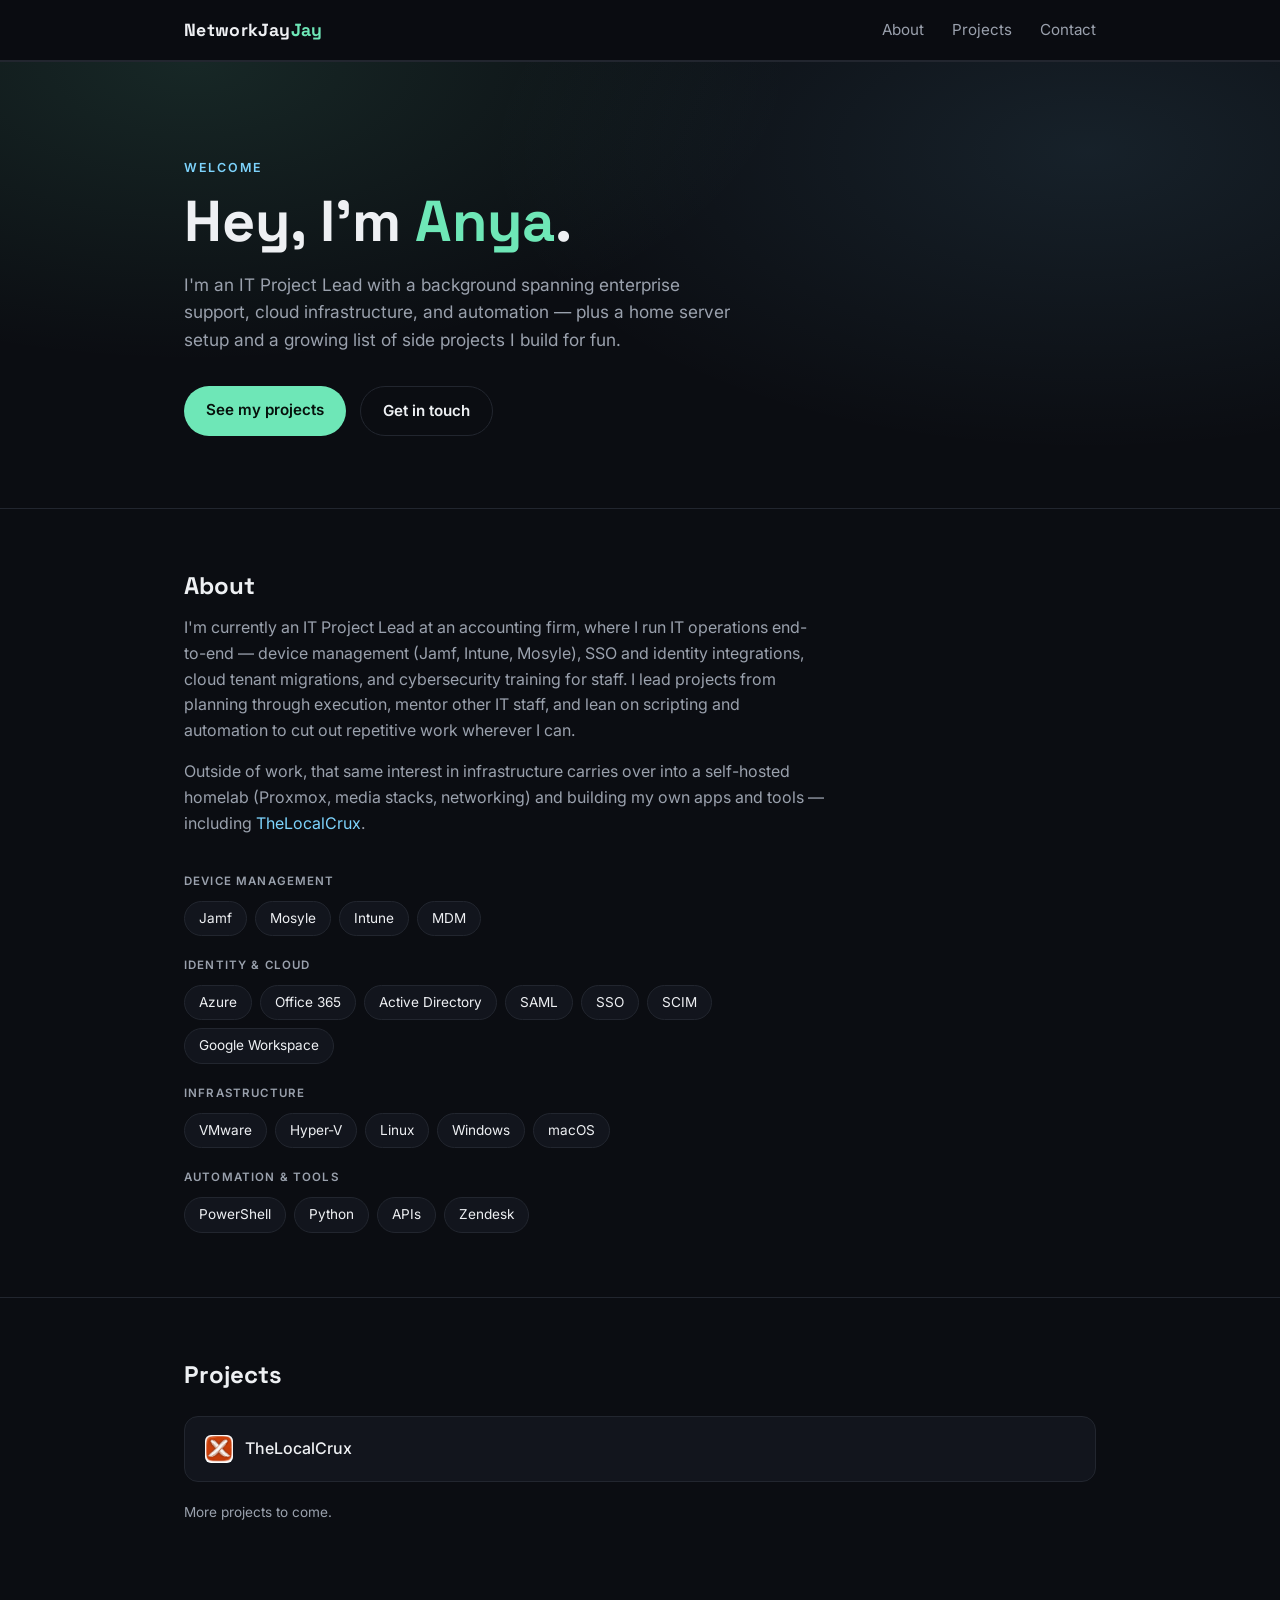
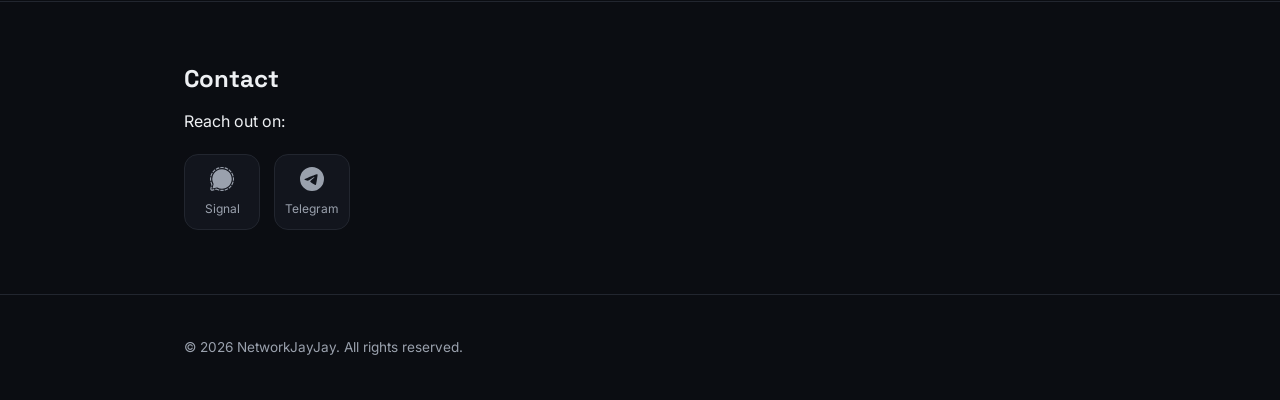
==== index.html @ 2984a000 "Ground About section in real resume background, add Skills section" ====
<!DOCTYPE html>
<html lang="en">
<head>
<meta charset="UTF-8">
<meta name="viewport" content="width=device-width, initial-scale=1.0">
<title>NetworkJayJay</title>
<meta name="description" content="Anya (NetworkJayJay) — IT consulting, home server infrastructure, and app development.">
<link rel="icon" href="data:image/svg+xml,<svg xmlns=%22http://www.w3.org/2000/svg%22 viewBox=%220 0 100 100%22><text y=%22.9em%22 font-size=%2290%22>🕹️</text></svg>">
<link rel="preconnect" href="https://fonts.googleapis.com">
<link rel="preconnect" href="https://fonts.gstatic.com" crossorigin>
<link href="https://fonts.googleapis.com/css2?family=Space+Grotesk:wght@500;700&family=Inter:wght@400;500;600&display=swap" rel="stylesheet">
<link rel="stylesheet" href="styles.css">
</head>
<body>

<header class="site-header">
  <div class="wrap">
    <a class="brand" href="#top">NetworkJay<span>Jay</span></a>
    <nav>
      <a href="#about">About</a>
      <a href="#projects">Projects</a>
      <a href="#contact">Contact</a>
    </nav>
  </div>
</header>

<main>
  <section id="top" class="hero">
    <div class="wrap hero-inner">
      <p class="eyebrow">Welcome</p>
      <h1>Hey, I'm <span class="accent">Anya</span>.</h1>
      <p class="lede">
        I'm an IT Project Lead with a background spanning enterprise support,
        cloud infrastructure, and automation — plus a home server setup and
        a growing list of side projects I build for fun.
      </p>
      <div class="cta-row">
        <a class="btn btn-primary" href="#projects">See my projects</a>
        <a class="btn btn-ghost" href="#contact">Get in touch</a>
      </div>
    </div>
  </section>

  <section id="about" class="about">
    <div class="wrap">
      <h2>About</h2>
      <p>
        I'm currently an IT Project Lead at an accounting firm, where I run IT
        operations end-to-end — device management (Jamf, Intune, Mosyle), SSO
        and identity integrations, cloud tenant migrations, and cybersecurity
        training for staff. I lead projects from planning through execution,
        mentor other IT staff, and lean on scripting and automation to cut
        out repetitive work wherever I can.
      </p>
      <p>
        Outside of work, that same interest in infrastructure carries over
        into a self-hosted homelab (Proxmox, media stacks, networking) and
        building my own apps and tools — including <a href="https://thelocalcrux.com" target="_blank" rel="noopener">TheLocalCrux</a>.
      </p>
      <div class="skills">
        <span class="skill-group-label">Device Management</span>
        <div class="skill-pills">
          <span class="pill">Jamf</span>
          <span class="pill">Mosyle</span>
          <span class="pill">Intune</span>
          <span class="pill">MDM</span>
        </div>
        <span class="skill-group-label">Identity &amp; Cloud</span>
        <div class="skill-pills">
          <span class="pill">Azure</span>
          <span class="pill">Office 365</span>
          <span class="pill">Active Directory</span>
          <span class="pill">SAML</span>
          <span class="pill">SSO</span>
          <span class="pill">SCIM</span>
          <span class="pill">Google Workspace</span>
        </div>
        <span class="skill-group-label">Infrastructure</span>
        <div class="skill-pills">
          <span class="pill">VMware</span>
          <span class="pill">Hyper-V</span>
          <span class="pill">Linux</span>
          <span class="pill">Windows</span>
          <span class="pill">macOS</span>
        </div>
        <span class="skill-group-label">Automation &amp; Tools</span>
        <div class="skill-pills">
          <span class="pill">PowerShell</span>
          <span class="pill">Python</span>
          <span class="pill">APIs</span>
          <span class="pill">Zendesk</span>
        </div>
      </div>
    </div>
  </section>

  <section id="projects" class="links">
    <div class="wrap">
      <h2>Projects</h2>
      <div class="link-grid">
        <a class="link-card" href="https://thelocalcrux.com" target="_blank" rel="noopener">
          <img class="link-icon-img" src="assets/icon-256.png" alt="TheLocalCrux">
          <span>TheLocalCrux</span>
        </a>
      </div>
      <p class="hint">More projects to come.</p>
    </div>
  </section>

  <section id="contact" class="contact">
    <div class="wrap">
      <h2>Contact</h2>
      <p>Reach out on:</p>
      <div class="contact-icons">
        <a class="icon-btn" href="https://signal.me/#eu/lhhMMSzeb91eE4BaVMQ2SwTSyWsLElkpvdYmTuHleGgZTTdAEnxI5qb1P107LpZN" target="_blank" rel="noopener">
          <svg role="img" width="24" height="24" viewBox="0 0 24 24" xmlns="http://www.w3.org/2000/svg"><title>Signal</title><path fill="#9aa1ad" d="M12 0q-.934 0-1.83.139l.17 1.111a11 11 0 0 1 3.32 0l.172-1.111A12 12 0 0 0 12 0M9.152.34A12 12 0 0 0 5.77 1.742l.584.961a10.8 10.8 0 0 1 3.066-1.27zm5.696 0-.268 1.094a10.8 10.8 0 0 1 3.066 1.27l.584-.962A12 12 0 0 0 14.848.34M12 2.25a9.75 9.75 0 0 0-8.539 14.459c.074.134.1.292.064.441l-1.013 4.338 4.338-1.013a.62.62 0 0 1 .441.064A9.7 9.7 0 0 0 12 21.75c5.385 0 9.75-4.365 9.75-9.75S17.385 2.25 12 2.25m-7.092.068a12 12 0 0 0-2.59 2.59l.909.664a11 11 0 0 1 2.345-2.345zm14.184 0-.664.909a11 11 0 0 1 2.345 2.345l.909-.664a12 12 0 0 0-2.59-2.59M1.742 5.77A12 12 0 0 0 .34 9.152l1.094.268a10.8 10.8 0 0 1 1.269-3.066zm20.516 0-.961.584a10.8 10.8 0 0 1 1.27 3.066l1.093-.268a12 12 0 0 0-1.402-3.383M.138 10.168A12 12 0 0 0 0 12q0 .934.139 1.83l1.111-.17A11 11 0 0 1 1.125 12q0-.848.125-1.66zm23.723.002-1.111.17q.125.812.125 1.66c0 .848-.042 1.12-.125 1.66l1.111.172a12.1 12.1 0 0 0 0-3.662M1.434 14.58l-1.094.268a12 12 0 0 0 .96 2.591l-.265 1.14 1.096.255.36-1.539-.188-.365a10.8 10.8 0 0 1-.87-2.35m21.133 0a10.8 10.8 0 0 1-1.27 3.067l.962.584a12 12 0 0 0 1.402-3.383zm-1.793 3.848a11 11 0 0 1-2.345 2.345l.664.909a12 12 0 0 0 2.59-2.59zm-19.959 1.1L.357 21.48a1.8 1.8 0 0 0 2.162 2.161l1.954-.455-.256-1.095-1.953.455a.675.675 0 0 1-.81-.81l.454-1.954zm16.832 1.769a10.8 10.8 0 0 1-3.066 1.27l.268 1.093a12 12 0 0 0 3.382-1.402zm-10.94.213-1.54.36.256 1.095 1.139-.266c.814.415 1.683.74 2.591.961l.268-1.094a10.8 10.8 0 0 1-2.35-.869zm3.634 1.24-.172 1.111a12.1 12.1 0 0 0 3.662 0l-.17-1.111q-.812.125-1.66.125a11 11 0 0 1-1.66-.125"/></svg>
          <span>Signal</span>
        </a>
        <a class="icon-btn" href="https://t.me/networkjayjay007" target="_blank" rel="noopener">
          <svg role="img" width="24" height="24" viewBox="0 0 24 24" xmlns="http://www.w3.org/2000/svg"><title>Telegram</title><path fill="#9aa1ad" d="M11.944 0A12 12 0 0 0 0 12a12 12 0 0 0 12 12 12 12 0 0 0 12-12A12 12 0 0 0 12 0a12 12 0 0 0-.056 0zm4.962 7.224c.1-.002.321.023.465.14a.506.506 0 0 1 .171.325c.016.093.036.306.02.472-.18 1.898-.962 6.502-1.36 8.627-.168.9-.499 1.201-.82 1.23-.696.065-1.225-.46-1.9-.902-1.056-.693-1.653-1.124-2.678-1.8-1.185-.78-.417-1.21.258-1.91.177-.184 3.247-2.977 3.307-3.23.007-.032.014-.15-.056-.212s-.174-.041-.249-.024c-.106.024-1.793 1.14-5.061 3.345-.48.33-.913.49-1.302.48-.428-.008-1.252-.241-1.865-.44-.752-.245-1.349-.374-1.297-.789.027-.216.325-.437.893-.663 3.498-1.524 5.83-2.529 6.998-3.014 3.332-1.386 4.025-1.627 4.476-1.635z"/></svg>
          <span>Telegram</span>
        </a>
      </div>
    </div>
  </section>
</main>

<footer class="site-footer">
  <div class="wrap">
    <p>&copy; <span id="year"></span> NetworkJayJay. All rights reserved.</p>
  </div>
</footer>

<script>
  document.getElementById('year').textContent = new Date().getFullYear();
</script>
</body>
</html>
---- styles.css ----
:root {
  --bg: #0b0d12;
  --bg-elev: #12151d;
  --border: #22262f;
  --text: #eef0f3;
  --text-dim: #9aa1ad;
  --accent: #6ee7b7;
  --accent-2: #7dd3fc;
  --radius: 14px;
  --font-body: 'Inter', system-ui, -apple-system, sans-serif;
  --font-head: 'Space Grotesk', system-ui, -apple-system, sans-serif;
}

* { box-sizing: border-box; }

html { scroll-behavior: smooth; }

body {
  margin: 0;
  background: var(--bg);
  color: var(--text);
  font-family: var(--font-body);
  line-height: 1.6;
}

.wrap {
  max-width: 960px;
  margin: 0 auto;
  padding: 0 24px;
}

h1, h2 {
  font-family: var(--font-head);
  line-height: 1.1;
  margin: 0 0 16px;
}

a { color: inherit; }

.site-header {
  position: sticky;
  top: 0;
  z-index: 10;
  backdrop-filter: blur(10px);
  background: rgba(11, 13, 18, 0.75);
  border-bottom: 1px solid var(--border);
}

.site-header .wrap {
  display: flex;
  align-items: center;
  justify-content: space-between;
  padding-top: 16px;
  padding-bottom: 16px;
}

.brand {
  font-family: var(--font-head);
  font-weight: 700;
  font-size: 1.1rem;
  text-decoration: none;
  letter-spacing: 0.02em;
}

.brand span { color: var(--accent); }

.site-header nav a {
  text-decoration: none;
  color: var(--text-dim);
  margin-left: 24px;
  font-size: 0.95rem;
  transition: color 0.15s ease;
}

.site-header nav a:hover { color: var(--text); }

.hero {
  padding: 96px 0 72px;
  background:
    radial-gradient(600px 300px at 15% 0%, rgba(110, 231, 183, 0.12), transparent),
    radial-gradient(600px 300px at 85% 20%, rgba(125, 211, 252, 0.10), transparent);
}

.eyebrow {
  text-transform: uppercase;
  letter-spacing: 0.14em;
  font-size: 0.78rem;
  color: var(--accent-2);
  margin: 0 0 12px;
  font-weight: 600;
}

.hero h1 {
  font-size: clamp(2.4rem, 6vw, 3.6rem);
}

.accent { color: var(--accent); }

.lede {
  max-width: 560px;
  color: var(--text-dim);
  font-size: 1.08rem;
}

.cta-row {
  display: flex;
  gap: 14px;
  margin-top: 32px;
  flex-wrap: wrap;
}

.btn {
  display: inline-block;
  padding: 12px 22px;
  border-radius: 999px;
  text-decoration: none;
  font-weight: 600;
  font-size: 0.95rem;
  transition: transform 0.15s ease, opacity 0.15s ease;
}

.btn:hover { transform: translateY(-1px); }

.btn-primary {
  background: var(--accent);
  color: #06110c;
}

.btn-ghost {
  border: 1px solid var(--border);
  color: var(--text);
}

.btn-ghost:hover { border-color: var(--text-dim); }

section {
  padding: 64px 0;
  border-top: 1px solid var(--border);
}

.about p {
  max-width: 640px;
  color: var(--text-dim);
}

.about p a {
  color: var(--accent-2);
  text-decoration: none;
}

.about p a:hover {
  text-decoration: underline;
}

.skills {
  margin-top: 36px;
  max-width: 640px;
}

.skill-group-label {
  display: block;
  text-transform: uppercase;
  letter-spacing: 0.1em;
  font-size: 0.72rem;
  font-weight: 600;
  color: var(--text-dim);
  margin: 20px 0 10px;
}

.skill-group-label:first-child {
  margin-top: 0;
}

.skill-pills {
  display: flex;
  flex-wrap: wrap;
  gap: 8px;
}

.pill {
  padding: 6px 14px;
  background: var(--bg-elev);
  border: 1px solid var(--border);
  border-radius: 999px;
  font-size: 0.85rem;
  color: var(--text);
}

.link-grid {
  display: grid;
  grid-template-columns: repeat(auto-fit, minmax(180px, 1fr));
  gap: 14px;
  margin-top: 28px;
}

.link-card {
  display: flex;
  align-items: center;
  gap: 12px;
  padding: 18px 20px;
  background: var(--bg-elev);
  border: 1px solid var(--border);
  border-radius: var(--radius);
  text-decoration: none;
  font-weight: 500;
  transition: border-color 0.15s ease, transform 0.15s ease;
}

.link-card:hover {
  border-color: var(--accent-2);
  transform: translateY(-2px);
}

.link-icon {
  font-size: 1.2rem;
}

.link-icon-img {
  width: 28px;
  height: 28px;
  border-radius: 6px;
  flex-shrink: 0;
}

.hint {
  margin-top: 20px;
  font-size: 0.85rem;
  color: var(--text-dim);
}

.contact-icons {
  display: flex;
  gap: 14px;
  margin-top: 20px;
  flex-wrap: wrap;
}

.icon-btn {
  display: flex;
  flex-direction: column;
  align-items: center;
  justify-content: center;
  gap: 8px;
  width: 76px;
  height: 76px;
  background: var(--bg-elev);
  border: 1px solid var(--border);
  border-radius: var(--radius);
  text-decoration: none;
  transition: border-color 0.15s ease, transform 0.15s ease;
}

.icon-btn svg {
  width: 24px;
  height: 24px;
  flex-shrink: 0;
}

.icon-btn span {
  font-size: 0.75rem;
  color: var(--text-dim);
}

.icon-btn:hover {
  border-color: var(--accent-2);
  transform: translateY(-2px);
}

.site-footer {
  border-top: 1px solid var(--border);
  padding: 28px 0;
  color: var(--text-dim);
  font-size: 0.85rem;
}
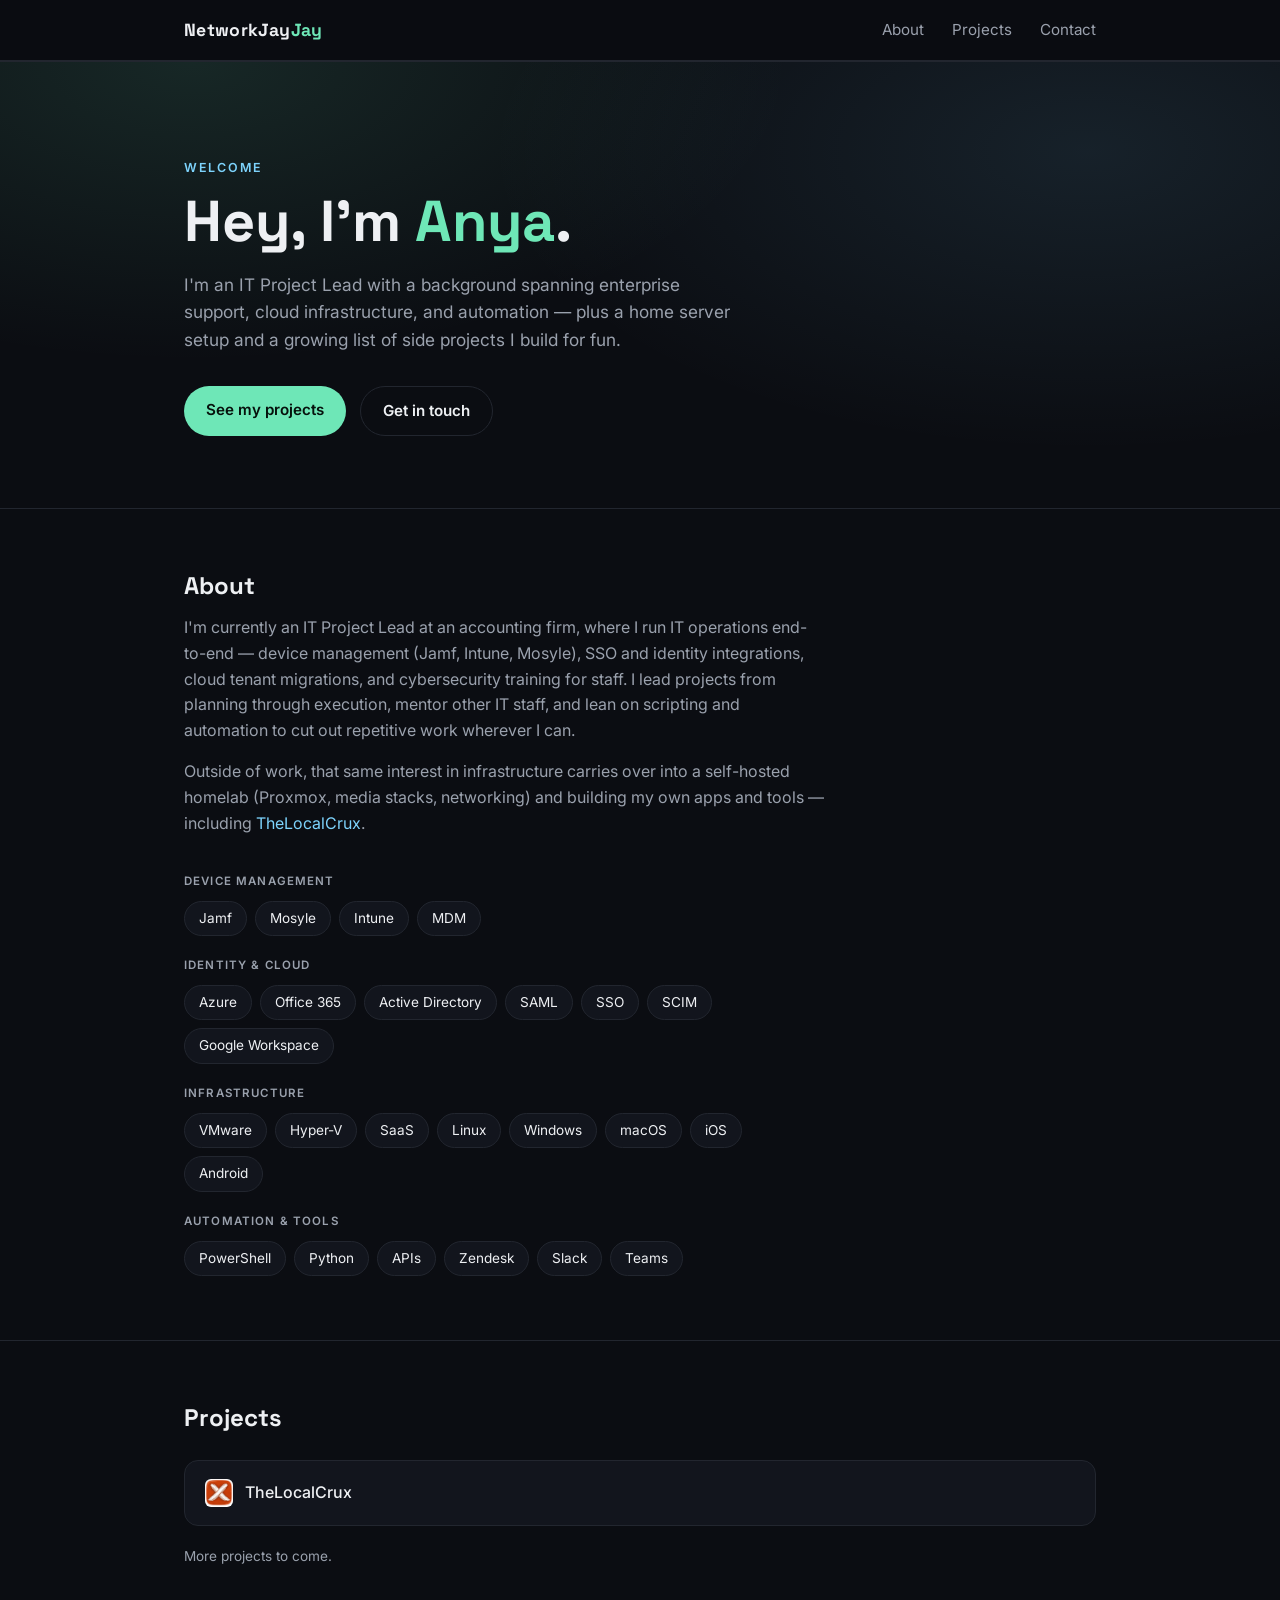
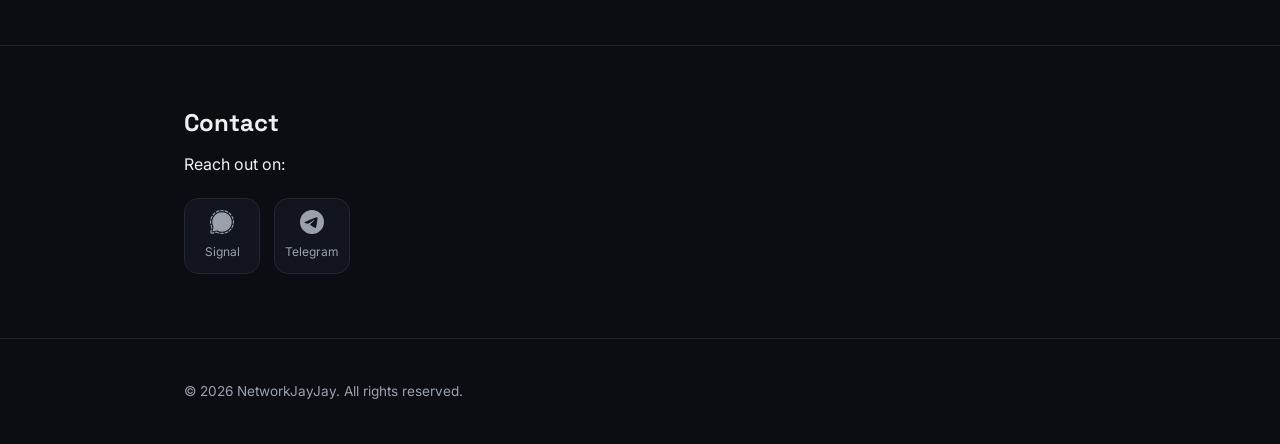
==== commit 40f426b4: "Add remaining resume skills: SaaS, iOS, Android, Slack, Teams" ====
--- a/index.html
+++ b/index.html
@@ -9,7 +9,7 @@
 <link rel="preconnect" href="https://fonts.googleapis.com">
 <link rel="preconnect" href="https://fonts.gstatic.com" crossorigin>
 <link href="https://fonts.googleapis.com/css2?family=Space+Grotesk:wght@500;700&family=Inter:wght@400;500;600&display=swap" rel="stylesheet">
-<link rel="stylesheet" href="styles.css">
+<link rel="stylesheet" href="styles.css?v=4">
 </head>
 <body>
 
@@ -79,9 +79,12 @@
         <div class="skill-pills">
           <span class="pill">VMware</span>
           <span class="pill">Hyper-V</span>
+          <span class="pill">SaaS</span>
           <span class="pill">Linux</span>
           <span class="pill">Windows</span>
           <span class="pill">macOS</span>
+          <span class="pill">iOS</span>
+          <span class="pill">Android</span>
         </div>
         <span class="skill-group-label">Automation &amp; Tools</span>
         <div class="skill-pills">
@@ -89,6 +92,8 @@
           <span class="pill">Python</span>
           <span class="pill">APIs</span>
           <span class="pill">Zendesk</span>
+          <span class="pill">Slack</span>
+          <span class="pill">Teams</span>
         </div>
       </div>
     </div>
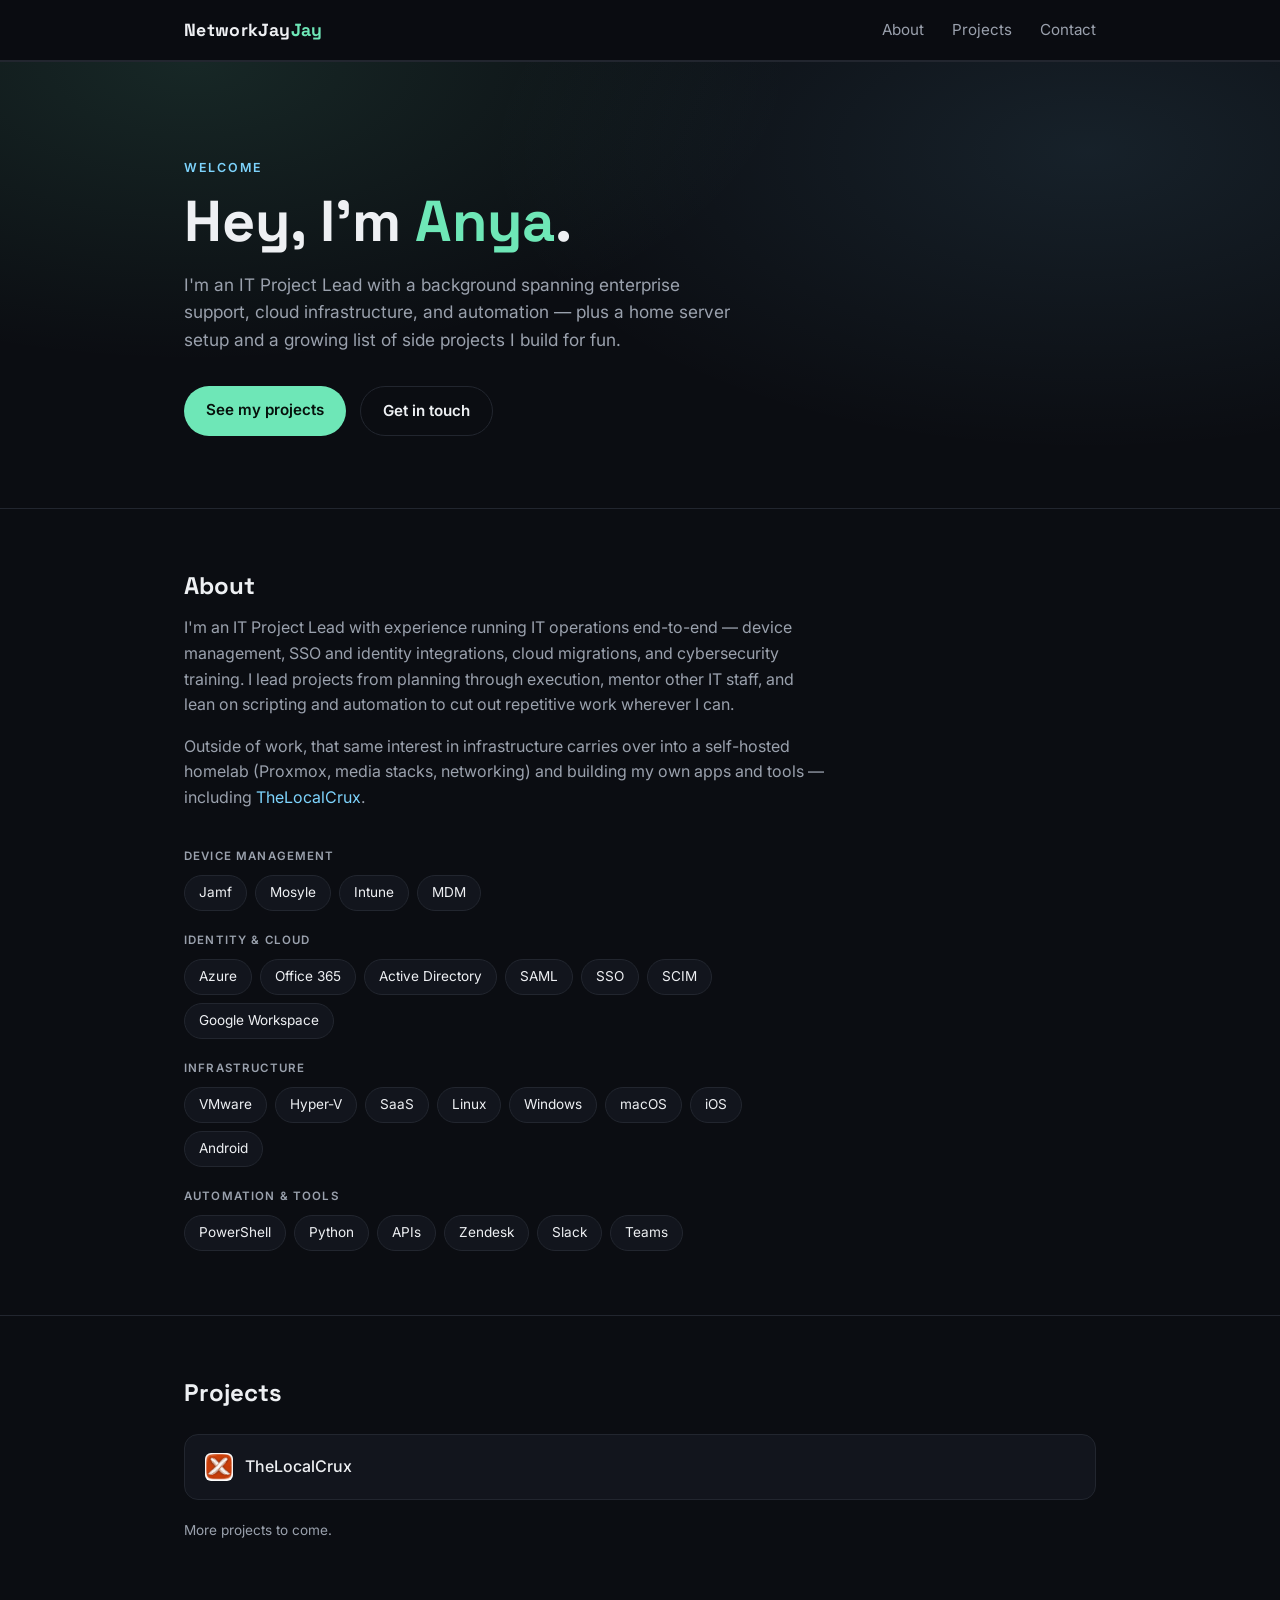
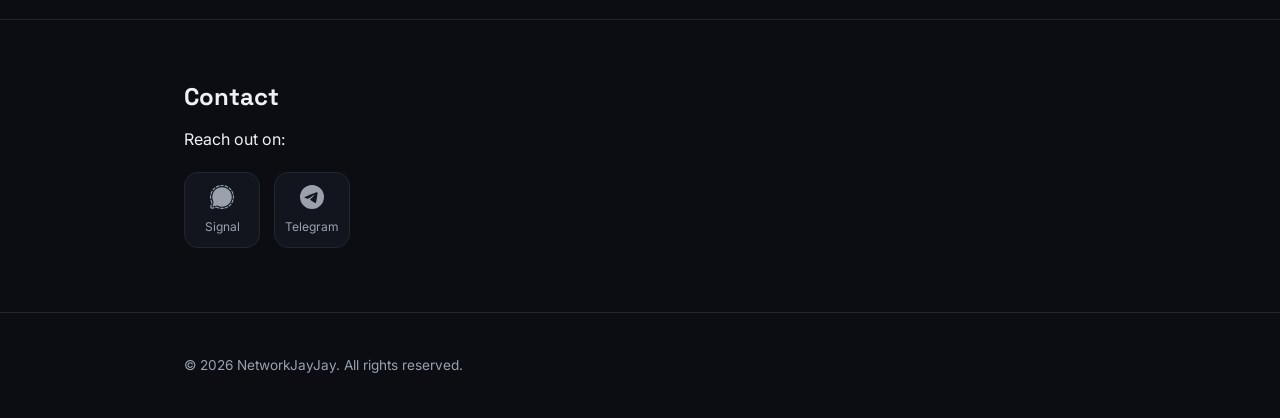
==== commit 33098950: "Make About section more generic, drop employer-specific detail" ====
--- a/index.html
+++ b/index.html
@@ -45,12 +45,11 @@
     <div class="wrap">
       <h2>About</h2>
       <p>
-        I'm currently an IT Project Lead at an accounting firm, where I run IT
-        operations end-to-end — device management (Jamf, Intune, Mosyle), SSO
-        and identity integrations, cloud tenant migrations, and cybersecurity
-        training for staff. I lead projects from planning through execution,
-        mentor other IT staff, and lean on scripting and automation to cut
-        out repetitive work wherever I can.
+        I'm an IT Project Lead with experience running IT operations end-to-end
+        — device management, SSO and identity integrations, cloud migrations,
+        and cybersecurity training. I lead projects from planning through
+        execution, mentor other IT staff, and lean on scripting and automation
+        to cut out repetitive work wherever I can.
       </p>
       <p>
         Outside of work, that same interest in infrastructure carries over
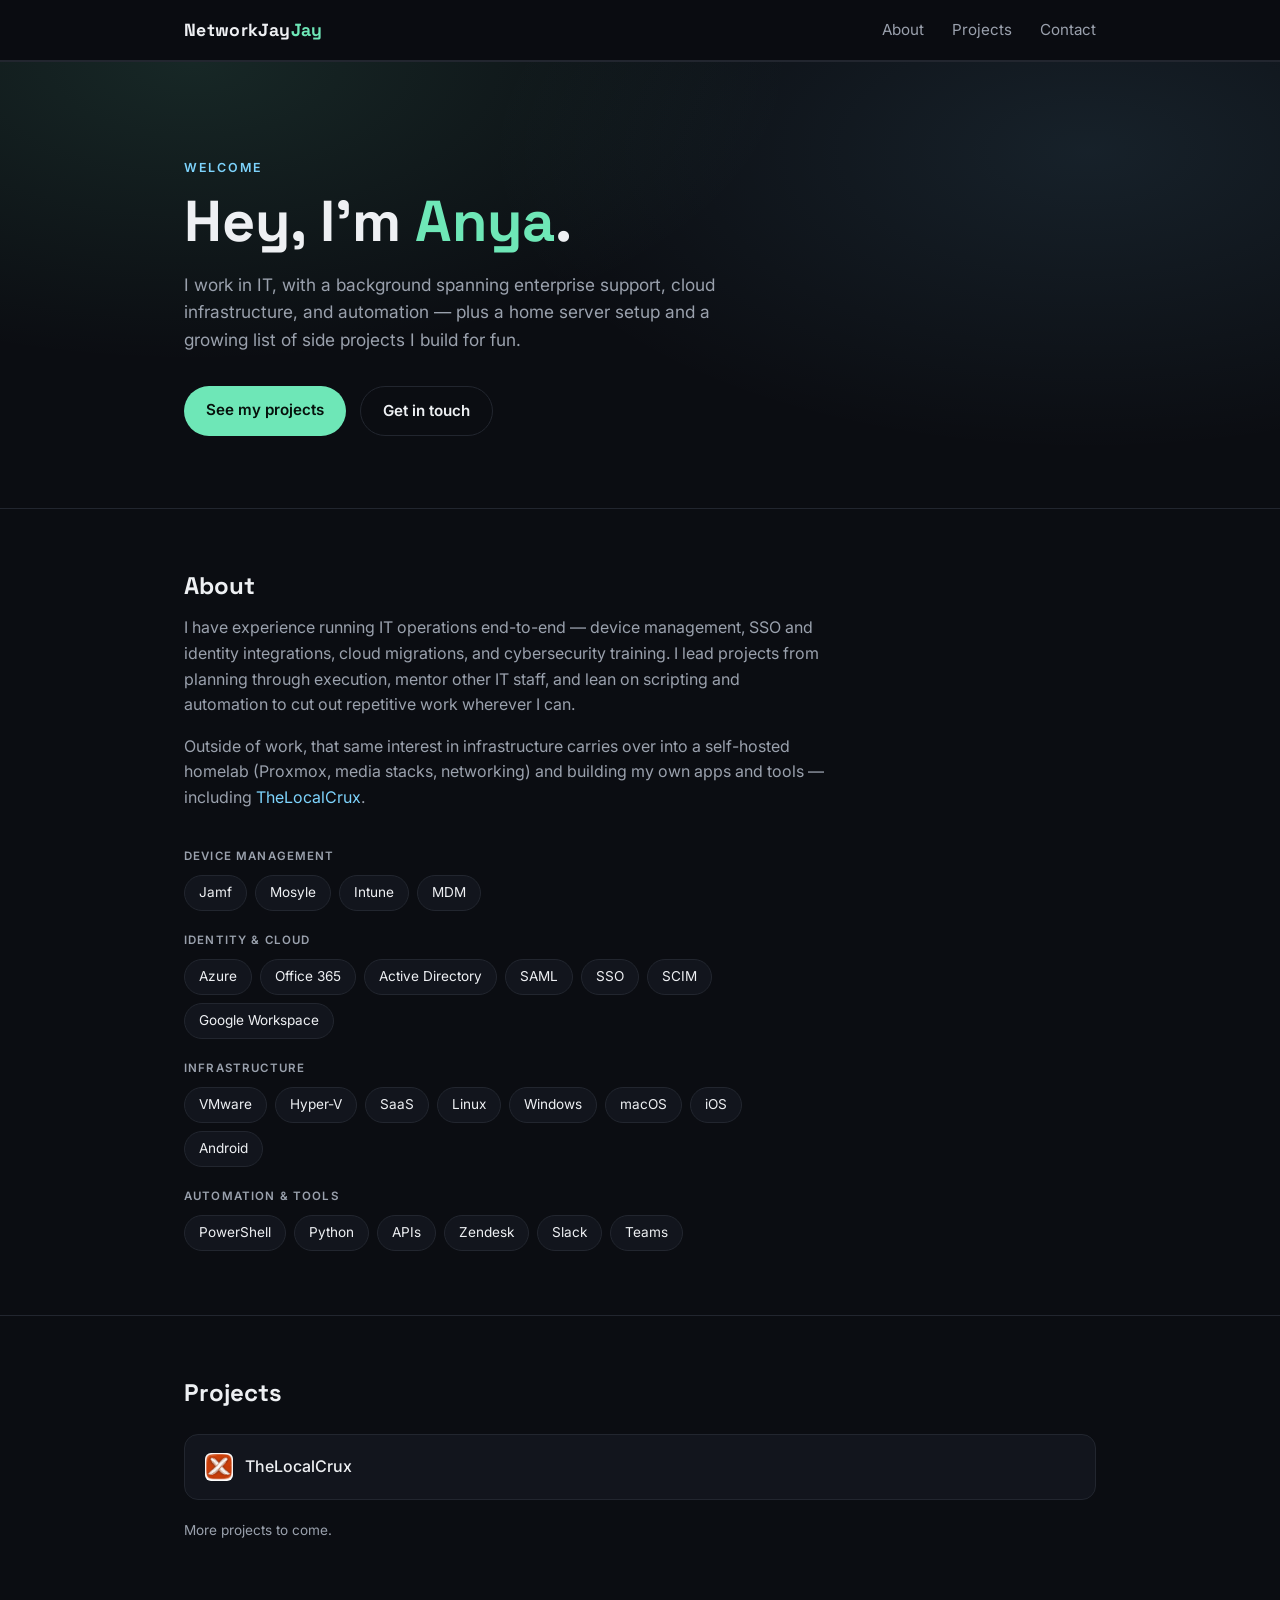
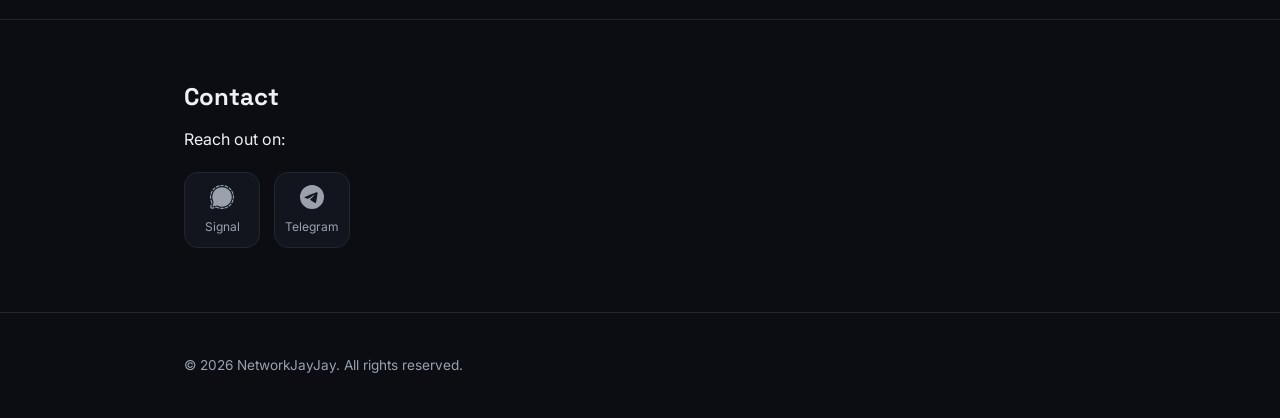
==== commit 1ee04214: "Drop specific job title, keep phrasing generic" ====
--- a/index.html
+++ b/index.html
@@ -30,9 +30,9 @@
       <p class="eyebrow">Welcome</p>
       <h1>Hey, I'm <span class="accent">Anya</span>.</h1>
       <p class="lede">
-        I'm an IT Project Lead with a background spanning enterprise support,
-        cloud infrastructure, and automation — plus a home server setup and
-        a growing list of side projects I build for fun.
+        I work in IT, with a background spanning enterprise support, cloud
+        infrastructure, and automation — plus a home server setup and a
+        growing list of side projects I build for fun.
       </p>
       <div class="cta-row">
         <a class="btn btn-primary" href="#projects">See my projects</a>
@@ -45,9 +45,9 @@
     <div class="wrap">
       <h2>About</h2>
       <p>
-        I'm an IT Project Lead with experience running IT operations end-to-end
-        — device management, SSO and identity integrations, cloud migrations,
-        and cybersecurity training. I lead projects from planning through
+        I have experience running IT operations end-to-end — device
+        management, SSO and identity integrations, cloud migrations, and
+        cybersecurity training. I lead projects from planning through
         execution, mentor other IT staff, and lean on scripting and automation
         to cut out repetitive work wherever I can.
       </p>
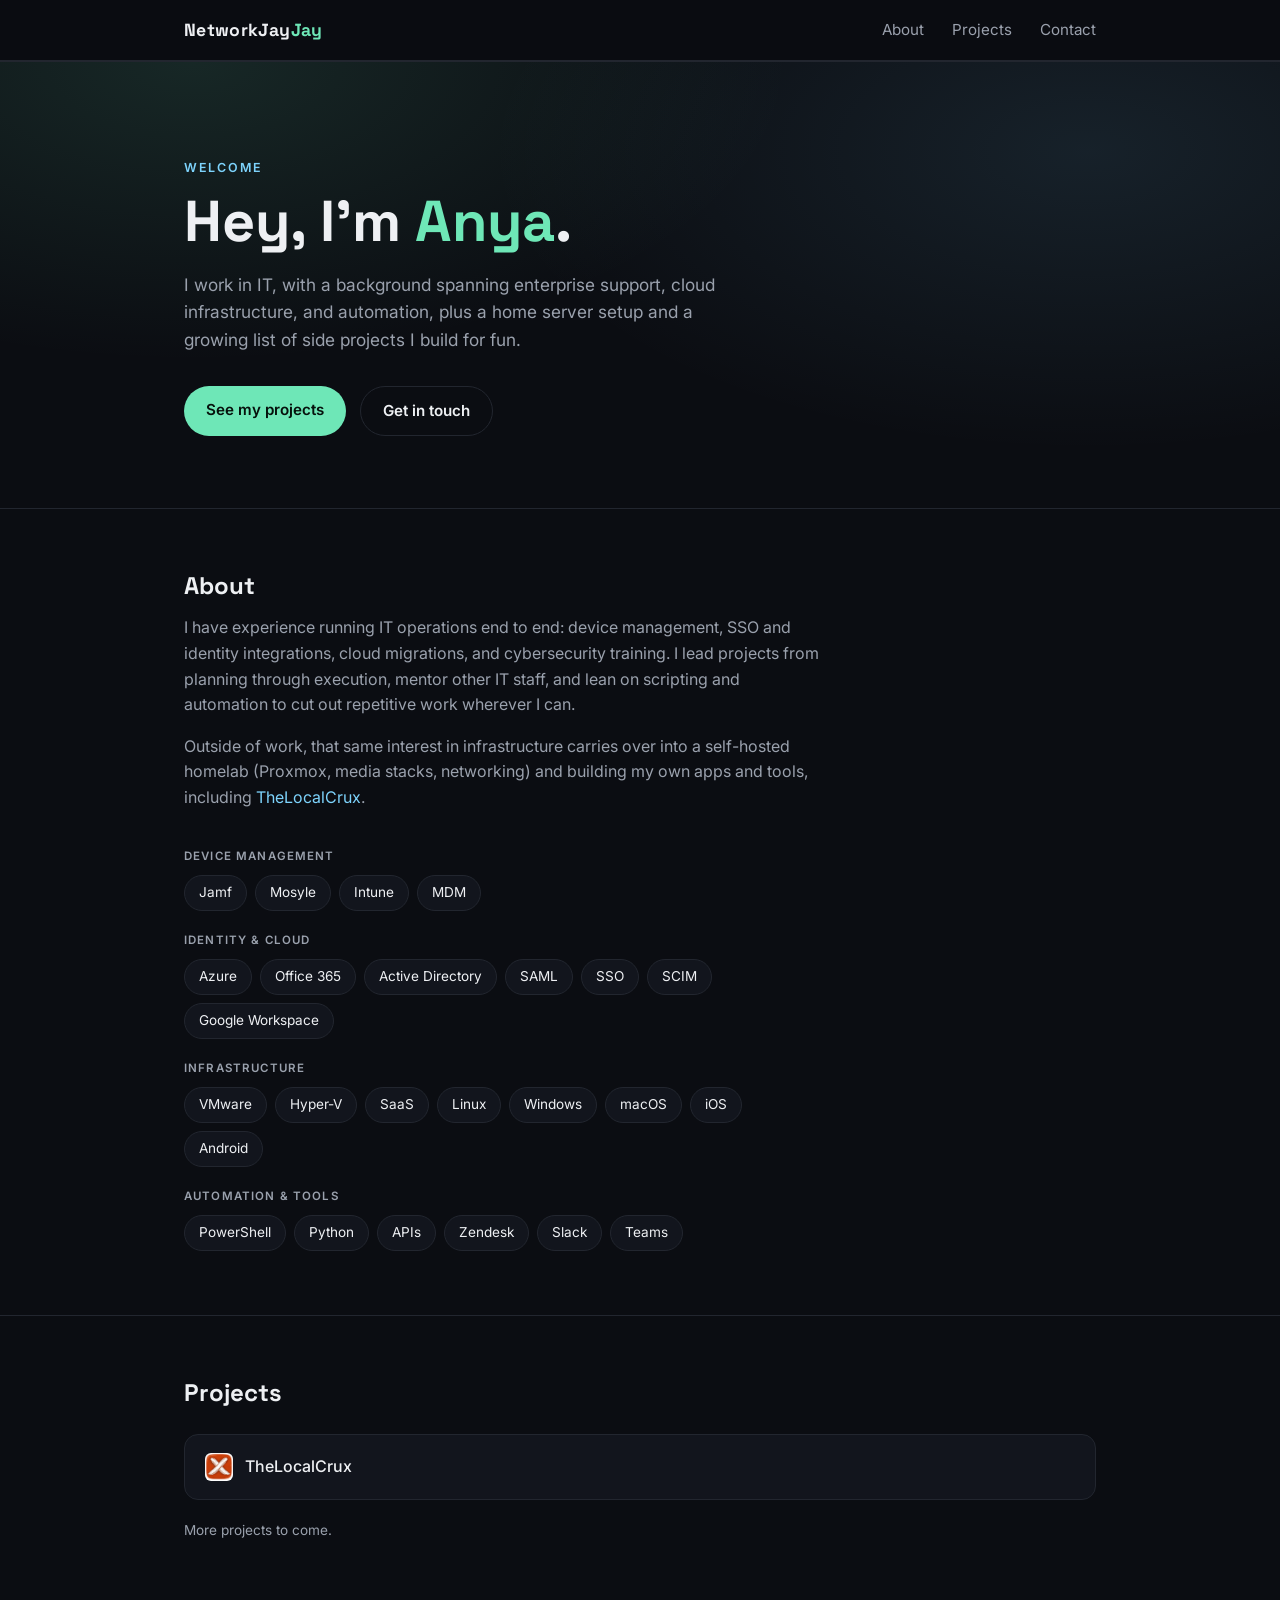
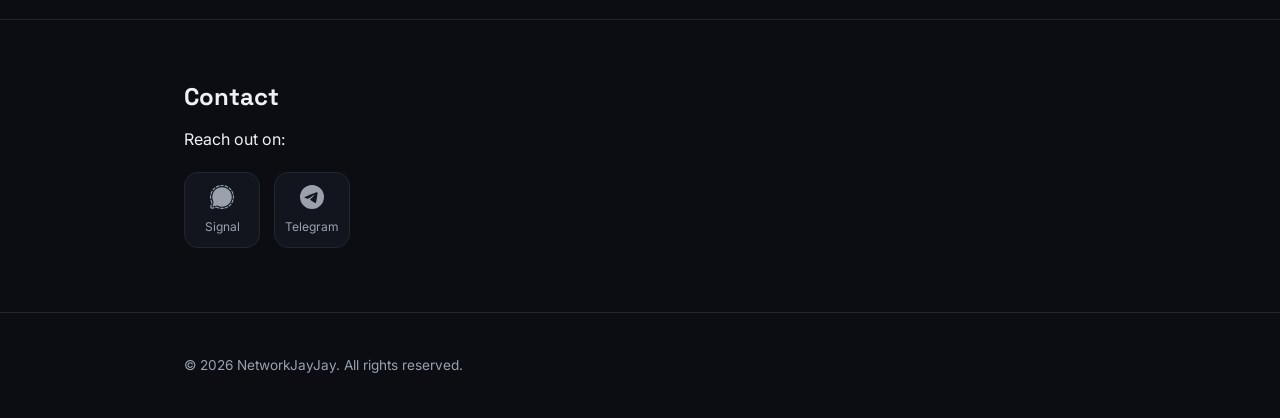
==== commit 2d9c608f: "Remove em dashes from site copy per grammar check request Replace em dashes in the meta description " ====
--- a/index.html
+++ b/index.html
@@ -4,8 +4,8 @@
 <meta charset="UTF-8">
 <meta name="viewport" content="width=device-width, initial-scale=1.0">
 <title>NetworkJayJay</title>
-<meta name="description" content="Anya (NetworkJayJay) — IT consulting, home server infrastructure, and app development.">
-<link rel="icon" href="data:image/svg+xml,<svg xmlns=%22http://www.w3.org/2000/svg%22 viewBox=%220 0 100 100%22><text y=%22.9em%22 font-size=%2290%22>🕹️</text></svg>">
+<meta name="description" content="Anya (NetworkJayJay): IT consulting, home server infrastructure, and app development.">
+<link rel="icon" href="data:image/svg+xml,<svg xmlns=%22http://www.w3.org/2000/svg%22 viewBox=%220 0 100 100%22><text y=%22.9em%22 font-size=%2290%22>🐱</text></svg>">
 <link rel="preconnect" href="https://fonts.googleapis.com">
 <link rel="preconnect" href="https://fonts.gstatic.com" crossorigin>
 <link href="https://fonts.googleapis.com/css2?family=Space+Grotesk:wght@500;700&family=Inter:wght@400;500;600&display=swap" rel="stylesheet">
@@ -31,7 +31,7 @@
       <h1>Hey, I'm <span class="accent">Anya</span>.</h1>
       <p class="lede">
         I work in IT, with a background spanning enterprise support, cloud
-        infrastructure, and automation — plus a home server setup and a
+        infrastructure, and automation, plus a home server setup and a
         growing list of side projects I build for fun.
       </p>
       <div class="cta-row">
@@ -45,7 +45,7 @@
     <div class="wrap">
       <h2>About</h2>
       <p>
-        I have experience running IT operations end-to-end — device
+        I have experience running IT operations end to end: device
         management, SSO and identity integrations, cloud migrations, and
         cybersecurity training. I lead projects from planning through
         execution, mentor other IT staff, and lean on scripting and automation
@@ -54,7 +54,7 @@
       <p>
         Outside of work, that same interest in infrastructure carries over
         into a self-hosted homelab (Proxmox, media stacks, networking) and
-        building my own apps and tools — including <a href="https://thelocalcrux.com" target="_blank" rel="noopener">TheLocalCrux</a>.
+        building my own apps and tools, including <a href="https://thelocalcrux.com" target="_blank" rel="noopener">TheLocalCrux</a>.
       </p>
       <div class="skills">
         <span class="skill-group-label">Device Management</span>
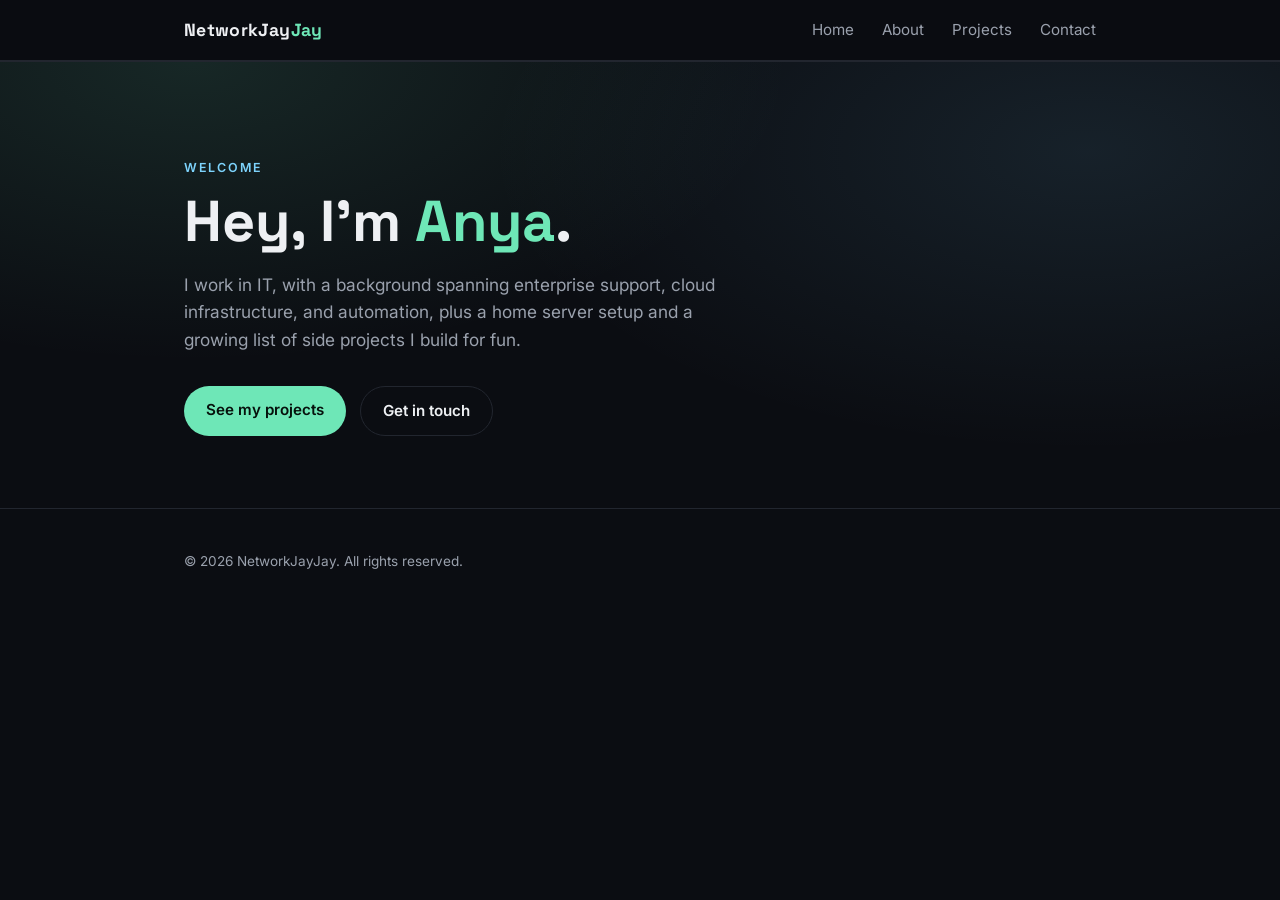
==== commit 7168dc44: "Bump styles.css cache-busting version Forgot to bump this when adding the contact-form/page-hero CSS" ====
--- a/index.html
+++ b/index.html
@@ -9,17 +9,18 @@
 <link rel="preconnect" href="https://fonts.googleapis.com">
 <link rel="preconnect" href="https://fonts.gstatic.com" crossorigin>
 <link href="https://fonts.googleapis.com/css2?family=Space+Grotesk:wght@500;700&family=Inter:wght@400;500;600&display=swap" rel="stylesheet">
-<link rel="stylesheet" href="styles.css?v=4">
+<link rel="stylesheet" href="styles.css?v=5">
 </head>
 <body>
 
 <header class="site-header">
   <div class="wrap">
-    <a class="brand" href="#top">NetworkJay<span>Jay</span></a>
+    <a class="brand" href="index.html">NetworkJay<span>Jay</span></a>
     <nav>
-      <a href="#about">About</a>
-      <a href="#projects">Projects</a>
-      <a href="#contact">Contact</a>
+      <a href="index.html" class="current">Home</a>
+      <a href="about.html">About</a>
+      <a href="projects.html">Projects</a>
+      <a href="contact.html">Contact</a>
     </nav>
   </div>
 </header>
@@ -35,95 +36,8 @@
         growing list of side projects I build for fun.
       </p>
       <div class="cta-row">
-        <a class="btn btn-primary" href="#projects">See my projects</a>
-        <a class="btn btn-ghost" href="#contact">Get in touch</a>
-      </div>
-    </div>
-  </section>
-
-  <section id="about" class="about">
-    <div class="wrap">
-      <h2>About</h2>
-      <p>
-        I have experience running IT operations end to end: device
-        management, SSO and identity integrations, cloud migrations, and
-        cybersecurity training. I lead projects from planning through
-        execution, mentor other IT staff, and lean on scripting and automation
-        to cut out repetitive work wherever I can.
-      </p>
-      <p>
-        Outside of work, that same interest in infrastructure carries over
-        into a self-hosted homelab (Proxmox, media stacks, networking) and
-        building my own apps and tools, including <a href="https://thelocalcrux.com" target="_blank" rel="noopener">TheLocalCrux</a>.
-      </p>
-      <div class="skills">
-        <span class="skill-group-label">Device Management</span>
-        <div class="skill-pills">
-          <span class="pill">Jamf</span>
-          <span class="pill">Mosyle</span>
-          <span class="pill">Intune</span>
-          <span class="pill">MDM</span>
-        </div>
-        <span class="skill-group-label">Identity &amp; Cloud</span>
-        <div class="skill-pills">
-          <span class="pill">Azure</span>
-          <span class="pill">Office 365</span>
-          <span class="pill">Active Directory</span>
-          <span class="pill">SAML</span>
-          <span class="pill">SSO</span>
-          <span class="pill">SCIM</span>
-          <span class="pill">Google Workspace</span>
-        </div>
-        <span class="skill-group-label">Infrastructure</span>
-        <div class="skill-pills">
-          <span class="pill">VMware</span>
-          <span class="pill">Hyper-V</span>
-          <span class="pill">SaaS</span>
-          <span class="pill">Linux</span>
-          <span class="pill">Windows</span>
-          <span class="pill">macOS</span>
-          <span class="pill">iOS</span>
-          <span class="pill">Android</span>
-        </div>
-        <span class="skill-group-label">Automation &amp; Tools</span>
-        <div class="skill-pills">
-          <span class="pill">PowerShell</span>
-          <span class="pill">Python</span>
-          <span class="pill">APIs</span>
-          <span class="pill">Zendesk</span>
-          <span class="pill">Slack</span>
-          <span class="pill">Teams</span>
-        </div>
-      </div>
-    </div>
-  </section>
-
-  <section id="projects" class="links">
-    <div class="wrap">
-      <h2>Projects</h2>
-      <div class="link-grid">
-        <a class="link-card" href="https://thelocalcrux.com" target="_blank" rel="noopener">
-          <img class="link-icon-img" src="assets/icon-256.png" alt="TheLocalCrux">
-          <span>TheLocalCrux</span>
-        </a>
-      </div>
-      <p class="hint">More projects to come.</p>
-    </div>
-  </section>
-
-  <section id="contact" class="contact">
-    <div class="wrap">
-      <h2>Contact</h2>
-      <p>Reach out on:</p>
-      <div class="contact-icons">
-        <a class="icon-btn" href="https://signal.me/#eu/lhhMMSzeb91eE4BaVMQ2SwTSyWsLElkpvdYmTuHleGgZTTdAEnxI5qb1P107LpZN" target="_blank" rel="noopener">
-          <svg role="img" width="24" height="24" viewBox="0 0 24 24" xmlns="http://www.w3.org/2000/svg"><title>Signal</title><path fill="#9aa1ad" d="M12 0q-.934 0-1.83.139l.17 1.111a11 11 0 0 1 3.32 0l.172-1.111A12 12 0 0 0 12 0M9.152.34A12 12 0 0 0 5.77 1.742l.584.961a10.8 10.8 0 0 1 3.066-1.27zm5.696 0-.268 1.094a10.8 10.8 0 0 1 3.066 1.27l.584-.962A12 12 0 0 0 14.848.34M12 2.25a9.75 9.75 0 0 0-8.539 14.459c.074.134.1.292.064.441l-1.013 4.338 4.338-1.013a.62.62 0 0 1 .441.064A9.7 9.7 0 0 0 12 21.75c5.385 0 9.75-4.365 9.75-9.75S17.385 2.25 12 2.25m-7.092.068a12 12 0 0 0-2.59 2.59l.909.664a11 11 0 0 1 2.345-2.345zm14.184 0-.664.909a11 11 0 0 1 2.345 2.345l.909-.664a12 12 0 0 0-2.59-2.59M1.742 5.77A12 12 0 0 0 .34 9.152l1.094.268a10.8 10.8 0 0 1 1.269-3.066zm20.516 0-.961.584a10.8 10.8 0 0 1 1.27 3.066l1.093-.268a12 12 0 0 0-1.402-3.383M.138 10.168A12 12 0 0 0 0 12q0 .934.139 1.83l1.111-.17A11 11 0 0 1 1.125 12q0-.848.125-1.66zm23.723.002-1.111.17q.125.812.125 1.66c0 .848-.042 1.12-.125 1.66l1.111.172a12.1 12.1 0 0 0 0-3.662M1.434 14.58l-1.094.268a12 12 0 0 0 .96 2.591l-.265 1.14 1.096.255.36-1.539-.188-.365a10.8 10.8 0 0 1-.87-2.35m21.133 0a10.8 10.8 0 0 1-1.27 3.067l.962.584a12 12 0 0 0 1.402-3.383zm-1.793 3.848a11 11 0 0 1-2.345 2.345l.664.909a12 12 0 0 0 2.59-2.59zm-19.959 1.1L.357 21.48a1.8 1.8 0 0 0 2.162 2.161l1.954-.455-.256-1.095-1.953.455a.675.675 0 0 1-.81-.81l.454-1.954zm16.832 1.769a10.8 10.8 0 0 1-3.066 1.27l.268 1.093a12 12 0 0 0 3.382-1.402zm-10.94.213-1.54.36.256 1.095 1.139-.266c.814.415 1.683.74 2.591.961l.268-1.094a10.8 10.8 0 0 1-2.35-.869zm3.634 1.24-.172 1.111a12.1 12.1 0 0 0 3.662 0l-.17-1.111q-.812.125-1.66.125a11 11 0 0 1-1.66-.125"/></svg>
-          <span>Signal</span>
-        </a>
-        <a class="icon-btn" href="https://t.me/networkjayjay007" target="_blank" rel="noopener">
-          <svg role="img" width="24" height="24" viewBox="0 0 24 24" xmlns="http://www.w3.org/2000/svg"><title>Telegram</title><path fill="#9aa1ad" d="M11.944 0A12 12 0 0 0 0 12a12 12 0 0 0 12 12 12 12 0 0 0 12-12A12 12 0 0 0 12 0a12 12 0 0 0-.056 0zm4.962 7.224c.1-.002.321.023.465.14a.506.506 0 0 1 .171.325c.016.093.036.306.02.472-.18 1.898-.962 6.502-1.36 8.627-.168.9-.499 1.201-.82 1.23-.696.065-1.225-.46-1.9-.902-1.056-.693-1.653-1.124-2.678-1.8-1.185-.78-.417-1.21.258-1.91.177-.184 3.247-2.977 3.307-3.23.007-.032.014-.15-.056-.212s-.174-.041-.249-.024c-.106.024-1.793 1.14-5.061 3.345-.48.33-.913.49-1.302.48-.428-.008-1.252-.241-1.865-.44-.752-.245-1.349-.374-1.297-.789.027-.216.325-.437.893-.663 3.498-1.524 5.83-2.529 6.998-3.014 3.332-1.386 4.025-1.627 4.476-1.635z"/></svg>
-          <span>Telegram</span>
-        </a>
+        <a class="btn btn-primary" href="projects.html">See my projects</a>
+        <a class="btn btn-ghost" href="contact.html">Get in touch</a>
       </div>
     </div>
   </section>
--- a/styles.css
+++ b/styles.css
@@ -81,6 +81,19 @@
     radial-gradient(600px 300px at 85% 20%, rgba(125, 211, 252, 0.10), transparent);
 }
 
+.page-hero {
+  padding: 72px 0 8px;
+  background:
+    radial-gradient(600px 300px at 15% 0%, rgba(110, 231, 183, 0.12), transparent),
+    radial-gradient(600px 300px at 85% 20%, rgba(125, 211, 252, 0.10), transparent);
+}
+
+.page-hero h1 {
+  font-family: var(--font-head);
+  font-size: clamp(2rem, 5vw, 2.8rem);
+  margin: 0;
+}
+
 .eyebrow {
   text-transform: uppercase;
   letter-spacing: 0.14em;
@@ -266,6 +279,74 @@
   transform: translateY(-2px);
 }
 
+.contact-form {
+  max-width: 480px;
+  margin-top: 24px;
+  display: flex;
+  flex-direction: column;
+  gap: 16px;
+}
+
+.contact-form label {
+  display: block;
+  font-size: 0.85rem;
+  font-weight: 500;
+  color: var(--text-dim);
+  margin-bottom: 6px;
+}
+
+.contact-form input[type="text"],
+.contact-form input[type="email"],
+.contact-form textarea {
+  width: 100%;
+  padding: 10px 14px;
+  border-radius: 10px;
+  border: 1px solid var(--border);
+  background: var(--bg-elev);
+  color: var(--text);
+  font-family: var(--font-body);
+  font-size: 0.95rem;
+}
+
+.contact-form textarea {
+  resize: vertical;
+  min-height: 120px;
+}
+
+.contact-form input:focus,
+.contact-form textarea:focus {
+  outline: none;
+  border-color: var(--accent-2);
+}
+
+.contact-form .honeypot {
+  position: absolute;
+  left: -9999px;
+  width: 1px;
+  height: 1px;
+  overflow: hidden;
+}
+
+.contact-form button {
+  align-self: flex-start;
+  border: none;
+  cursor: pointer;
+}
+
+.form-status {
+  margin-top: 4px;
+  font-size: 0.9rem;
+}
+
+.form-status.error { color: #fca5a5; }
+.form-status.success { color: var(--accent); }
+
+.contact-divider {
+  margin: 40px 0 16px;
+  color: var(--text-dim);
+  font-size: 0.85rem;
+}
+
 .site-footer {
   border-top: 1px solid var(--border);
   padding: 28px 0;
